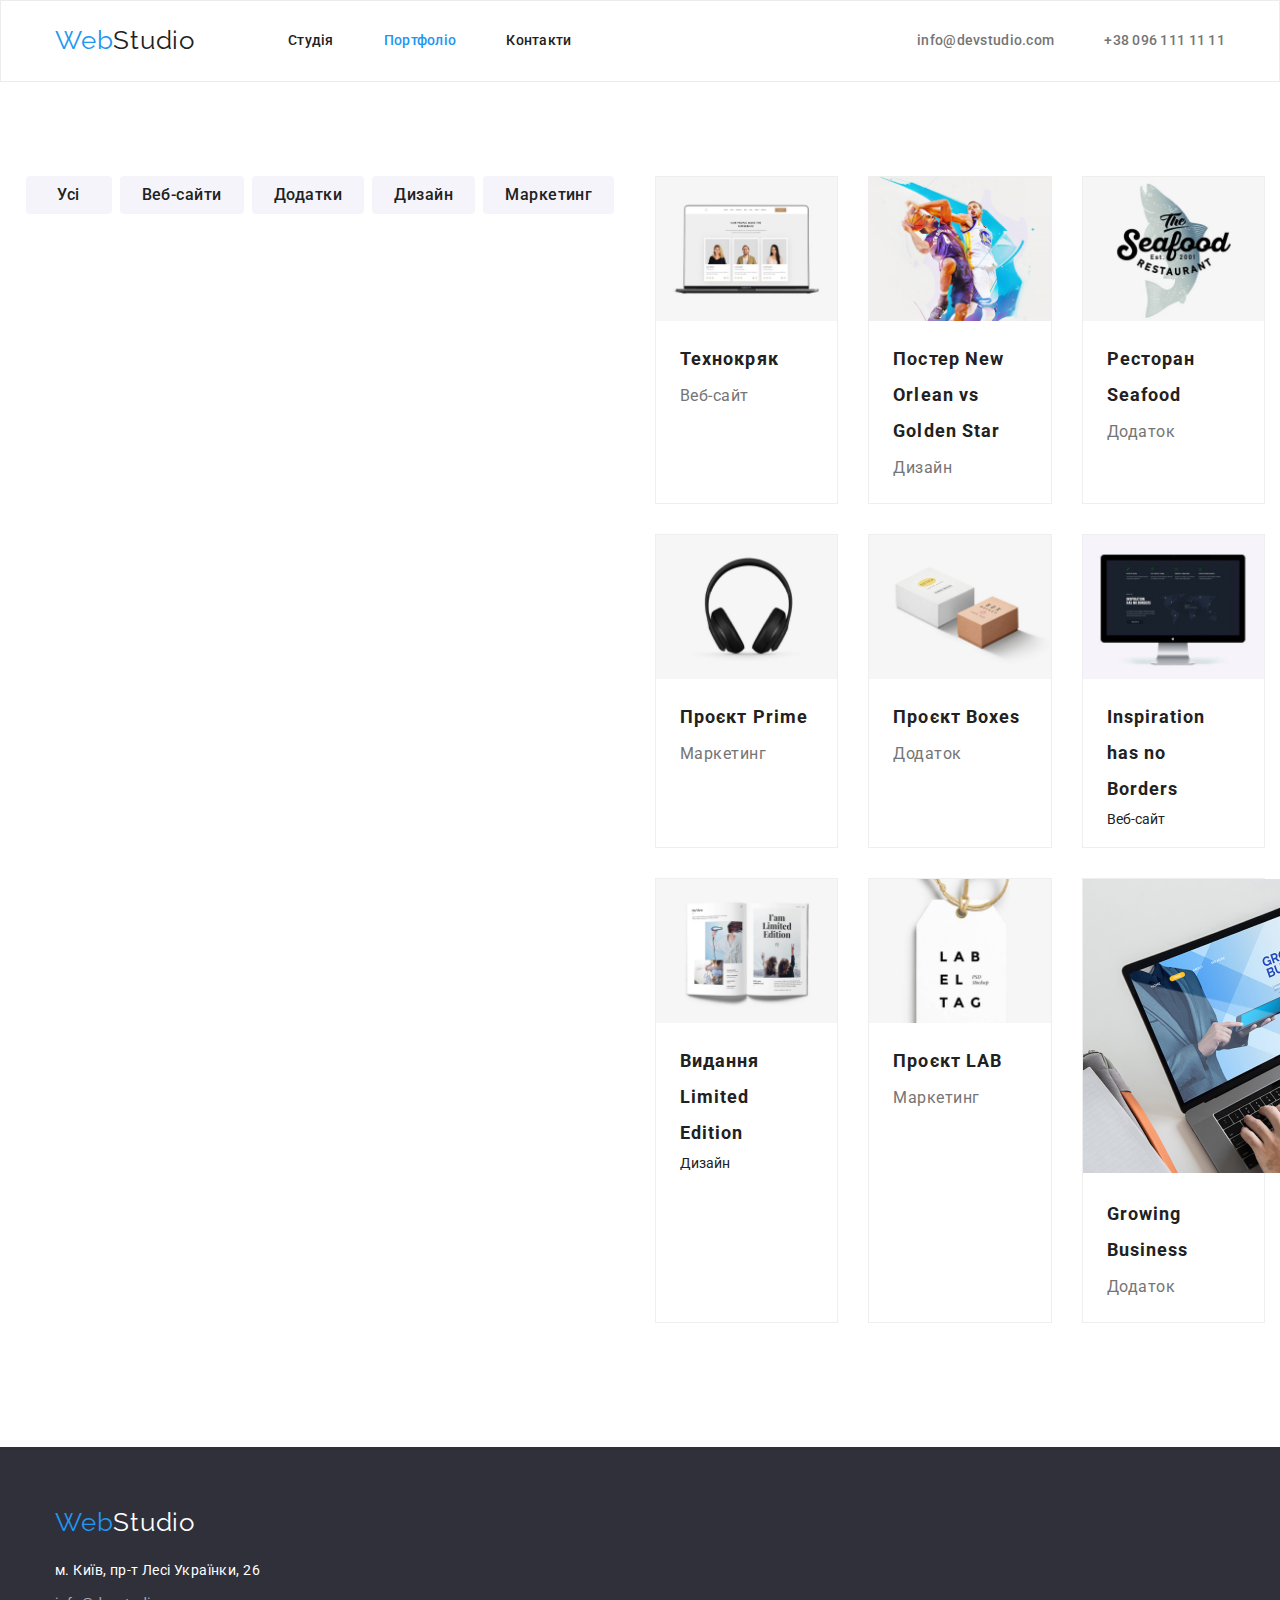
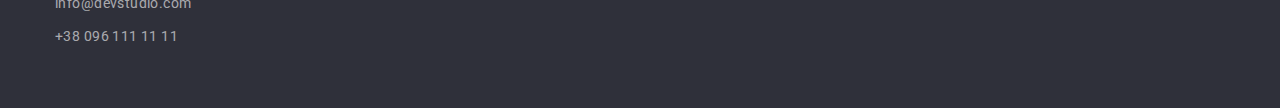
==== portfolio.html @ 0df706c9 "changes" ====
<!DOCTYPE html>
<html lang="en">
<head>
    <meta charset="UTF-8">
    <meta http-equiv="X-UA-Compatible" content="IE=edge">
    <meta name="viewport" content="width=device-width, initial-scale=1.0">
    <title>Portfolio</title>
    <link rel="preconnect" href="https://fonts.googleapis.com">
    <link rel="preconnect" href="https://fonts.gstatic.com" crossorigin>
    <link href="https://fonts.googleapis.com/css2?family=Raleway:wght@700&family=Roboto:wght@400;500;700;900&display=swap" rel="stylesheet">
    <link rel="stylesheet" href="https://cdnjs.cloudflare.com/ajax/libs/modern-normalize/0.6.0/modern-normalize.min.css">
    <link rel="stylesheet" href="./css/portfolio.css">
</head>
<body>
    <header class="header">
        <div class="container header-navigation">
            <nav class="header-navigation"> 
            <a class="logo-link link" href="/studio.html">Web<span class="logo-header">Studio</span></a>
                <ul class="header-list list">
                    <li><a class="nav-link link" href="./index.html">Студія</a></li>
                    <li><a class="nav-link link current" href="./portfolio.html">Портфоліо</a></li>
                    <li><a class="nav-link link" href="">Контакти</a></li>
                </ul>
            </nav>
            <ul class="header-nav list">
                <li><a class="link-mail link" href="mailto:info@devstudio.com">info@devstudio.com</a></li>
                <li><a class="link-logo-tel link" href="tel:+380961111111">+38 096 111 11 11</a></li>
            </ul>
        </div>
    </header>
    <main>
        <section class="section">
           <div class="section-wrap">
                <div class="container">
                    <ul class="list container-items">
                            <li><button class="button">
                            <h1 class="btn-items">Усі</h1>    
                            </li>
                            <li><button class="button">
                            <h1 class="btn-items">Веб-сайти</h1>
                            </li>
                            <li><button class="button">
                            <h1 class="btn-items">Додатки</h1>
                            </li>
                            <li><button class="button">
                            <h1 class="btn-items">Дизайн</h1>
                            </li>
                            <li><button class="button">
                            <h1 class="btn-items">Маркетинг</h1>
                            </li>
                    </ul>
                </div>
    
                <div class="project-wrap container">
                    <ul class="container-title">
                    <li class="list item-border">
                        <img class="project-item" src="./images/portfolio2.jpg" alt="items" width="370px;">
                        <div class="project-list">
                            <h3 class="project-title">Технокряк</h3>
                            <p class="project-text">Веб-сайт</p>
                        </div>
                    </li>
                    <li class="list item-border">
                        <img class="project-item" src="./images/portfolio3.jpg" alt="items" width="370px;">
                        <div class="project-list">
                            <h3 class="project-title">Постер New Orlean vs Golden Star</h3>
                            <p class="project-text">Дизайн</p>
                        </div>
                    </li>
                    <li class="list item-border">
                        <img class="project-item" src="./images/portfolio4.jpg" alt="items" width="370px;">
                        <div class="project-list">
                            <h3 class="project-title">Ресторан Seafood</h3>
                            <p class="project-text">Додаток</p>
                        </div>
                    </li>
                    <li class="list item-border">
                        <img class="project-item" src="./images/portfolio5.jpg" alt="items" width="370px;">
                        <div class="project-list">
                            <h3 class="project-title">Проєкт Prime</h3>
                            <p class="project-text">Маркетинг</p>
                        </div>
                    </li>
                    <li class="list item-border">
                        <img class="project-item" src="./images/portfolio6.jpg" alt="items" width="370px;">
                        <div class="project-list">
                            <h3 class="project-title">Проєкт Boxes</h3>
                            <p class="project-text">Додаток</p>
                            </div>
                    </li>
                    <li class="list item-border">
                        <img class="project-item" src="./images/portfolio7.jpg" alt="items" width="370px;">
                        <div class="project-list">
                            <h3 class="project-title">Inspiration has no Borders</h3>
                            <p class="about-items">Веб-сайт</p>
                        </div>
                    </li>
                    <li class="list item-border">
                        <img class="project-item" src="./images/portfolio8.jpg" alt="items" width="370px;">
                        <div class="project-list">
                            <h3 class="project-title">Видання Limited Edition</h3>
                            <p class="about-items">Дизайн</p>
                        </div>
                    </li>
                    <li class="list item-border">
                        <img class="project-item" src="./images/portfolio9.jpg" alt="items" width="370px;">
                        <div class="project-list">
                            <h3 class="project-title">Проєкт LAB</h3>
                            <p class="project-text">Маркетинг</p>
                        </div>
                    </li>
                    <li class="list item-border">
                        <img src="./images/portfolio10.jpg" alt="items" width="370px;">
                        <div class="project-list">
                            <h3 class="project-title">Growing Business</h3>
                            <p class="project-text">Додаток</p>
                        </div>
                    </li>
                </ul>
                </div>
           </div>
    </section>
        </main>
    <footer class="footer-container">
     
        <div class="container">
            <a class="logo-footer logo-link link" href="/index.html">Web<span class="logo-header-footer">Studio</span></a>
                    <ul class="footer-list">
                        <li class=" footer-item list">
                            <a class="footer-adress link" href="https://goo.gl/maps/UXusnvnkRGUJdk639">м. Київ, пр-т Лесі Українки, 26</a></li>
                        <li class="list">
                            <a class="footer-mail link" href="mailto:info@devstudio.com:">info@devstudio.com</a></li>
                        <li class="list">
                            <a class="footer-tel link" href="tel:+380961111111">+38 096 111 11 11</a></li>
                    </ul>
        </div>
           
</footer>       
</body>
</html>
---- css/portfolio.css ----
body {
    font-family: 'Roboto', sans-serif;
    font-size: 14px;
    color: #212121;
    background-color: #FFFFFF;
}

:root {
    --main-title-color: #212121;
    --secondary-title-color: #FFFFFF;
    --main-btn-color: #2196F3;
    --about-text-color: #757575;
}

.list {
    list-style: none;
}

.link {
    text-decoration: none;
}

p,
h1,
h2,
h3,
h4,
h5,
h6 {
    margin: 0;
}

ul,
ol {
    margin: 0;
    padding-left: 0;
}

.container {
    width: 1200px;
    padding-left: 15px;
    padding-right: 15px;
    margin: 0 auto;
}

.section {
    padding-top: 94px;
    padding-bottom: 94px;
}

.main-navigation {
    margin-left: 93px;
    display: flex;
    align-items: center;
}

.header-navigation {
    display: flex;
    align-items: center;
}
.header {
    padding-top: 24px;
    padding-bottom: 25px;
    border: 1px solid #ECECEC;
}

.header-nav {
    margin-left: auto;
    gap: 50px;
    display: flex;
}

.header-list {
    display: flex;
    align-items: center;
    gap: 50px;
    margin-left: 93px;
}

.header-list .nav-link.current {
    color: var(--main-btn-color);
}

.container-items {
    display: flex;
    justify-content:center;
    gap: 8px;
    margin-bottom: 50px;
}



.logo {
    margin-right: 93px;
}

.logo-link {
    font-family: 'Raleway';
    font-size: 26px;
    line-height: calc(31 / 26);
    letter-spacing: 0.03em;
    color: var(--main-btn-color);
    }

    .logo-header {
        font-family: 'Raleway';
        font-size: 26px;
        line-height: calc(31 / 26);
        letter-spacing: 0.03em;
        color: var(--main-title-color);
        }
        
        .logo-header-footer {
            font-family: 'Raleway';
            font-size: 26px;
            line-height: calc(31 / 26);
            letter-spacing: 0.03em;   
        color: var(--secondary-title-color);
        }
        
        .logo-studio {
        font-weight: 700;
        font-size: 26px;
        line-height: calc(31 / 26);
        letter-spacing: 0.03em;
        
        color: var(--secondary-title-color);
        }
        
        .nav-link,
        .link-logo-tel {
            font-weight: 500;
            line-height: 1.14;
            letter-spacing: 0.02em;
            color: var(--main-title-color);
        }

        .header-nav {
            margin-left: auto;
            display: flex;
            align-items: center;
            gap: 50px;
        }
        

        .link-mail, .link-logo-tel {
            font-weight: 500;
            line-height: calc(16 / 14);
            letter-spacing: 0.02em;
            color: var(--about-text-color);
        }

        .btn-items {
            font-weight: 500;
            font-size: 16px;
            line-height: 26px;
            text-align: center;
            letter-spacing: 0.03em;
            color: var(--main-title-color);
        }
        .button {
        cursor: pointer;
        padding: 6px 22px;
        font-weight: 500;
        font-size: 16px;
        line-height: calc(26 / 16);
        text-align: center;
        letter-spacing: 0.03em;
        border: none;
        height: 38px;
        min-width: 86px;
        color: var(--main-title-color);
        background-color: #F5F4FA;
        border-radius: 4px;
        }

        .section-wrap {
            display: flex;
            margin: auto;
        }
        .container-items .button:hover {
            background-color: var(--main-btn-color);
        }

        .btn-items .btn:hover {
            color: var(--secondary-title-color);
        }

        .visually-hidden {
            position:absolute;
            width: 1px;
            height: 1px;
            margin: -1px;
            border: 0;
            padding: 0;
            clip: rect(0 0 0 0);
            overflow: hidden;
        }

        .button:hover, .button:focus {
            background-color: var(--main-btn-color); 
            color: var(--secondary-title-color); 
            box-shadow: 0px 3px 1px rgba(0, 0, 0, 0.1), 0px 1px 2px rgba(0, 0, 0, 0.08), 0px 2px 2px rgba(0, 0, 0, 0.12);
        }
        .nav-link:hover, .nav-link:focus {
            color: var(--main-btn-color);
        }
        .link-logo-tel:hover, .link-logo-tel:focus {
            color: var(--main-btn-color)
        }
        .link-mail:hover, .link-mail:focus {
            color: var(--main-btn-color);
        }
        .footer-adress:hover, .footer-adress:focus {
            color: var(--main-btn-color)
        }
        .footer-tel:hover, .footer-tel:focus {
            color: var(--main-btn-color)
        }
        .footer-mail:hover, .footer-mail:focus {
            color: var(--main-btn-color)
        }

        .footer {
            background-color: var(--main-title-color);
        }
        .logo-footer {
            margin-bottom: 20px;
        }
        .main-section {
            background-color: #F5F5F5;
        }
         .selection-btn {
            background-color: #F5F4FA;
         }

         .nav-section {
            color: var(--main-title-color);
         }

         .container-title {
            display: flex;
            flex-wrap: wrap;
            
            margin-bottom: 30px;
            gap: 30px;
         }
         
         .project-list {
            padding: 20px 24px;
         }
         .project-wrap:nth-child(3) {
            gap: 0;
         }
        
         .item-border {
            border: 1px solid #EEEEEE;
            width: calc((100% - 60px) / 3);
         }

         .project-item {
            display: block;
            max-width: 100%;
            height: auto;
         }

         .project-title {
            font-weight: 700;
            font-size: 18px;
            line-height: calc(36 / 18);
            letter-spacing: 0.06em;
            color: var(--main-title-color);
            margin-bottom: 4px;
         }
         .footer-container {
            background-color: #2F303A;
            padding-top: 60px;
            padding-bottom: 60px; 
         }
        
         .project-text {
            font-size: 16px;
            line-height: calc(30 / 16);
            letter-spacing: 0.03em;
            color: var(--about-text-color);
            margin-top: 4px;
         }
         .logo-footer {
            display: block;
            margin-bottom: 20px;
         }
         .footer-adress {
            line-height: 24px;
            letter-spacing: 0.03em;
            color: var(--secondary-title-color);
         }

         .footer-list {
            display: flex;
            flex-direction: column;
            gap: 9px;
        }
         .footer-mail, .footer-tel {
            line-height: 24px;
            letter-spacing: 0.03em;
            color: rgba(255, 255, 255, 0.6);
         }
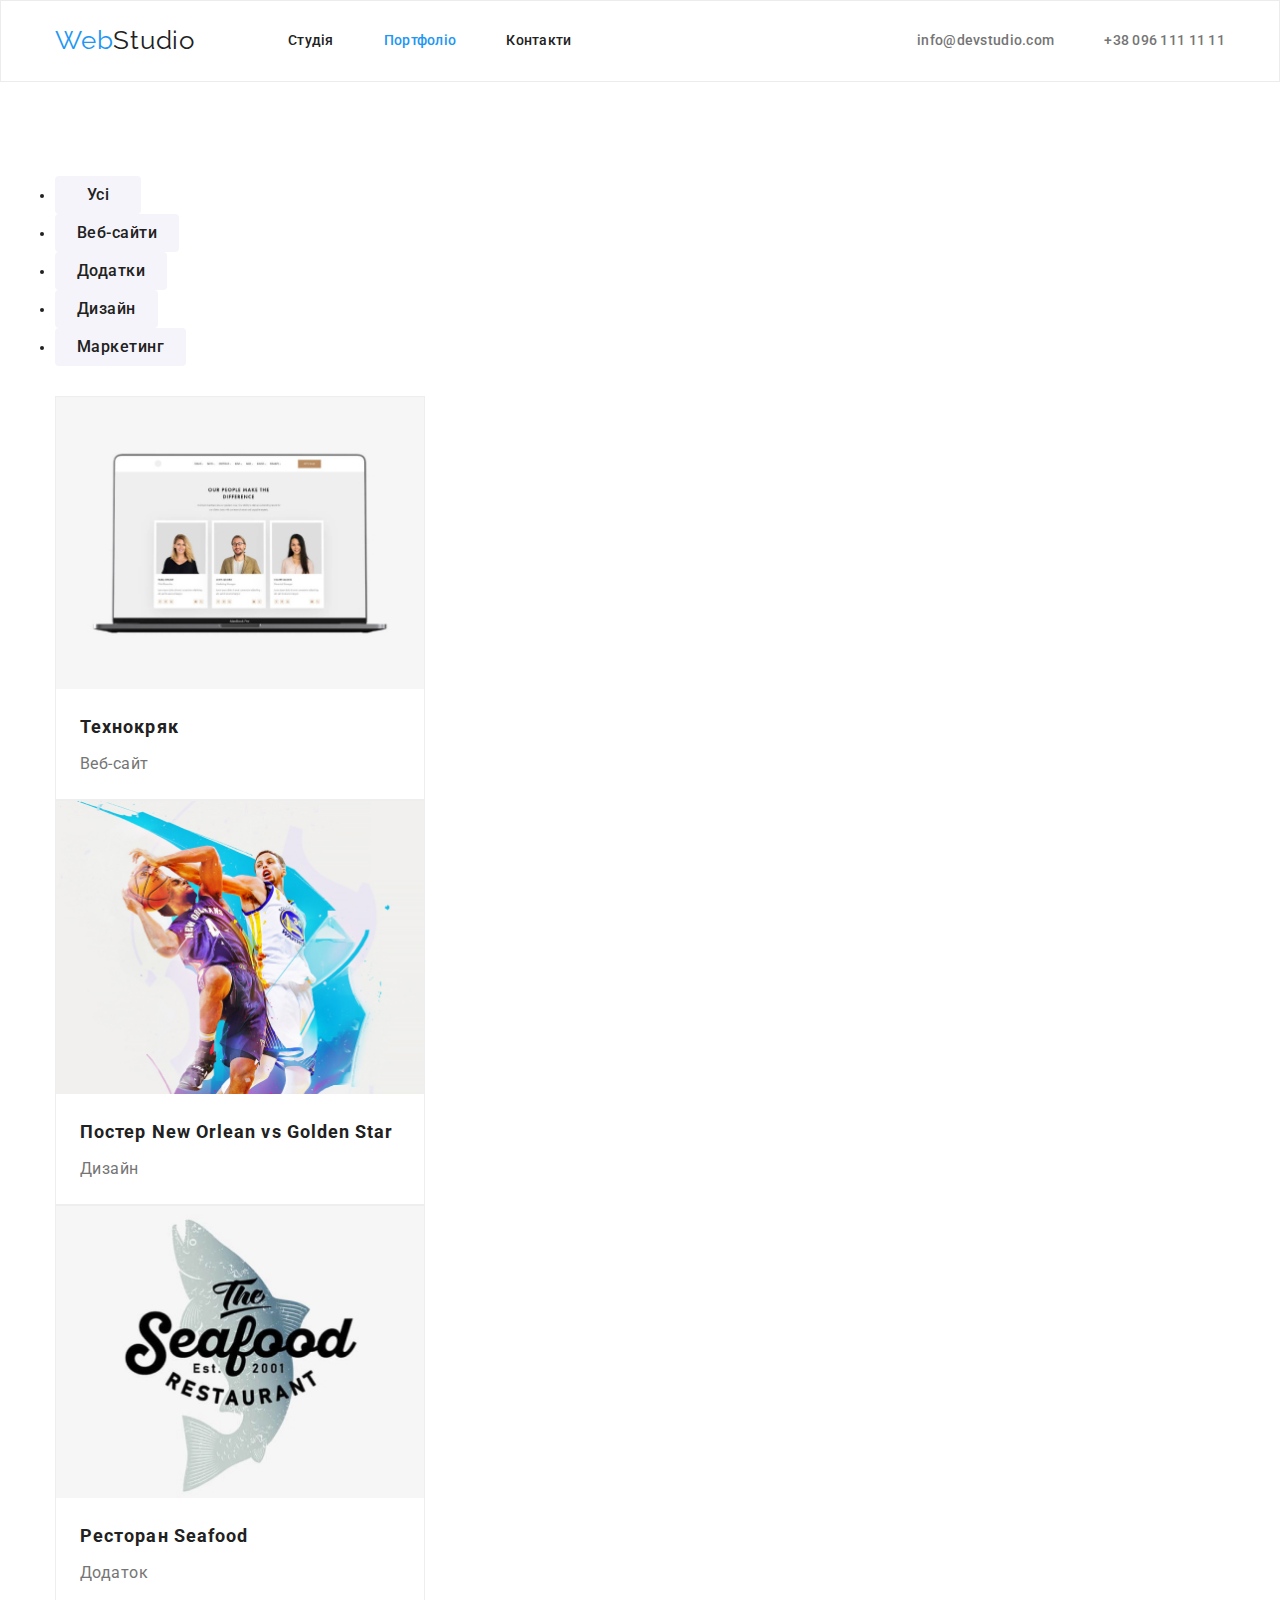
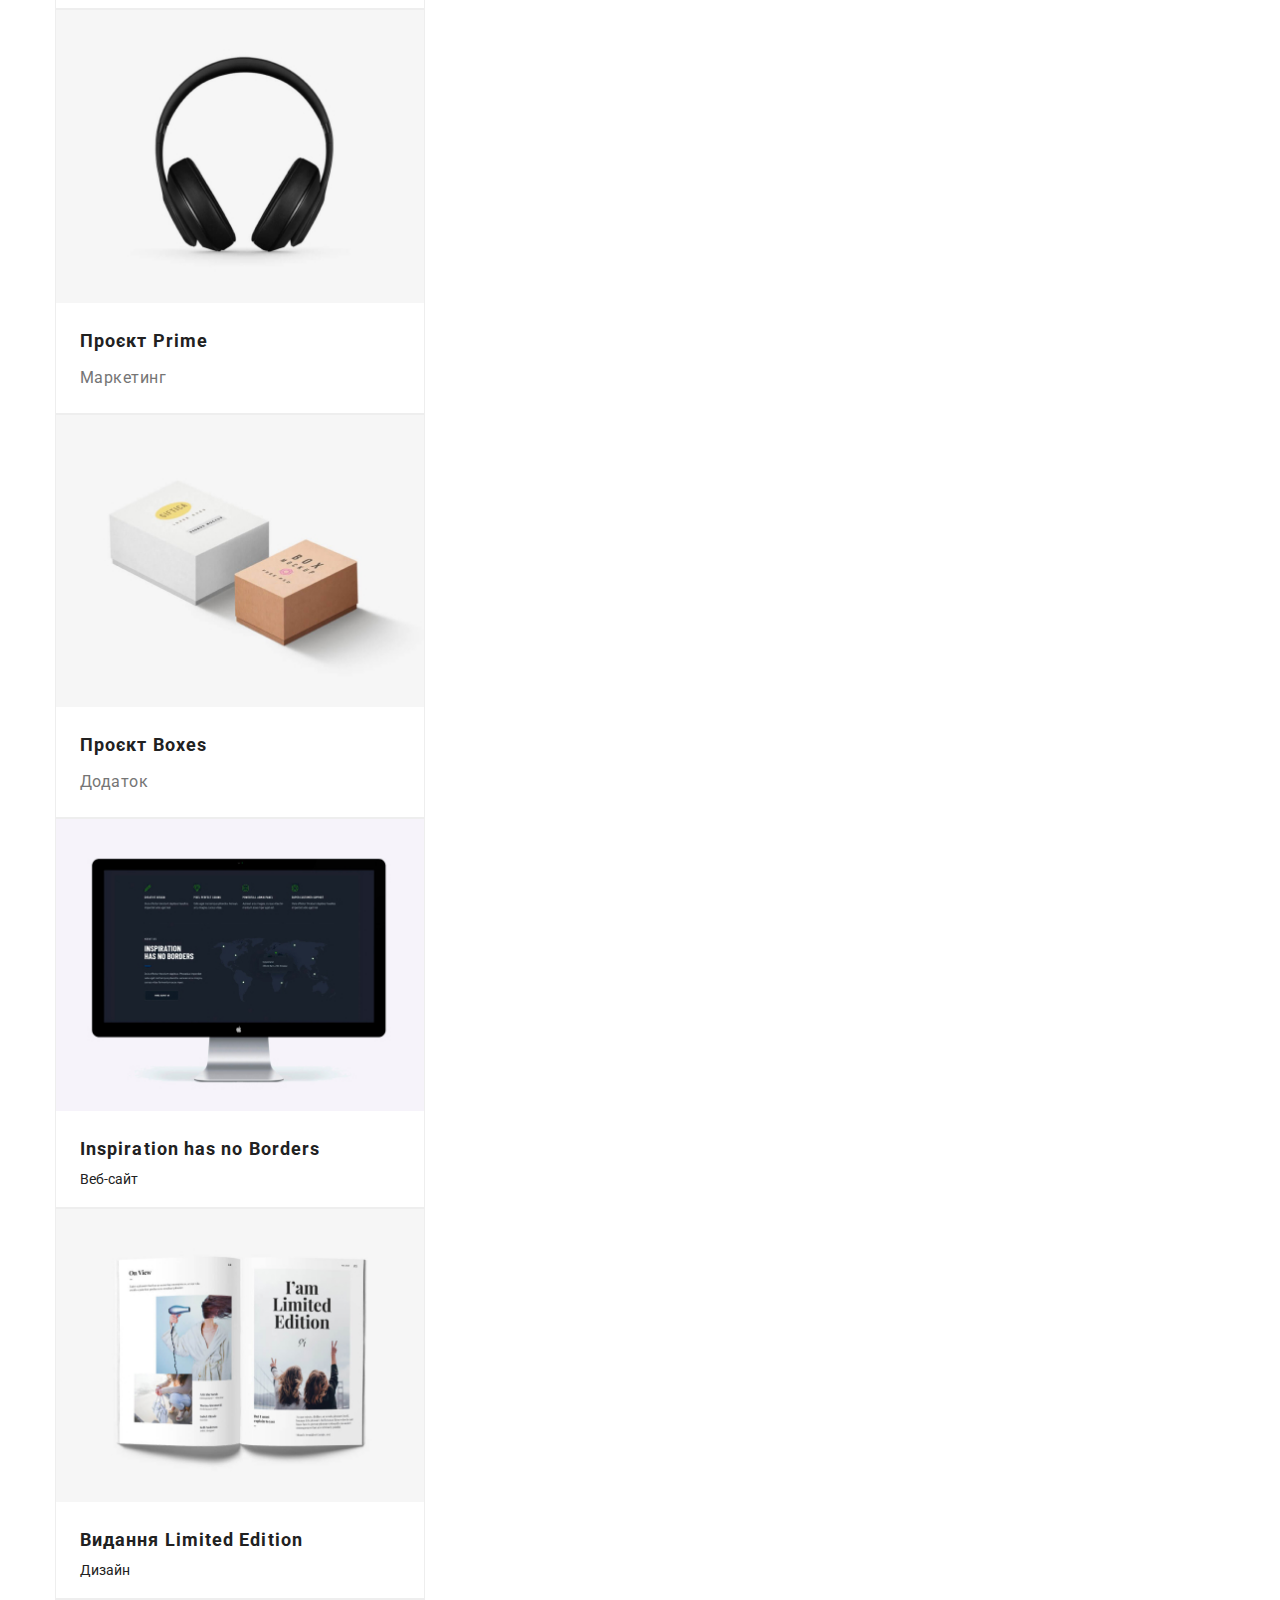
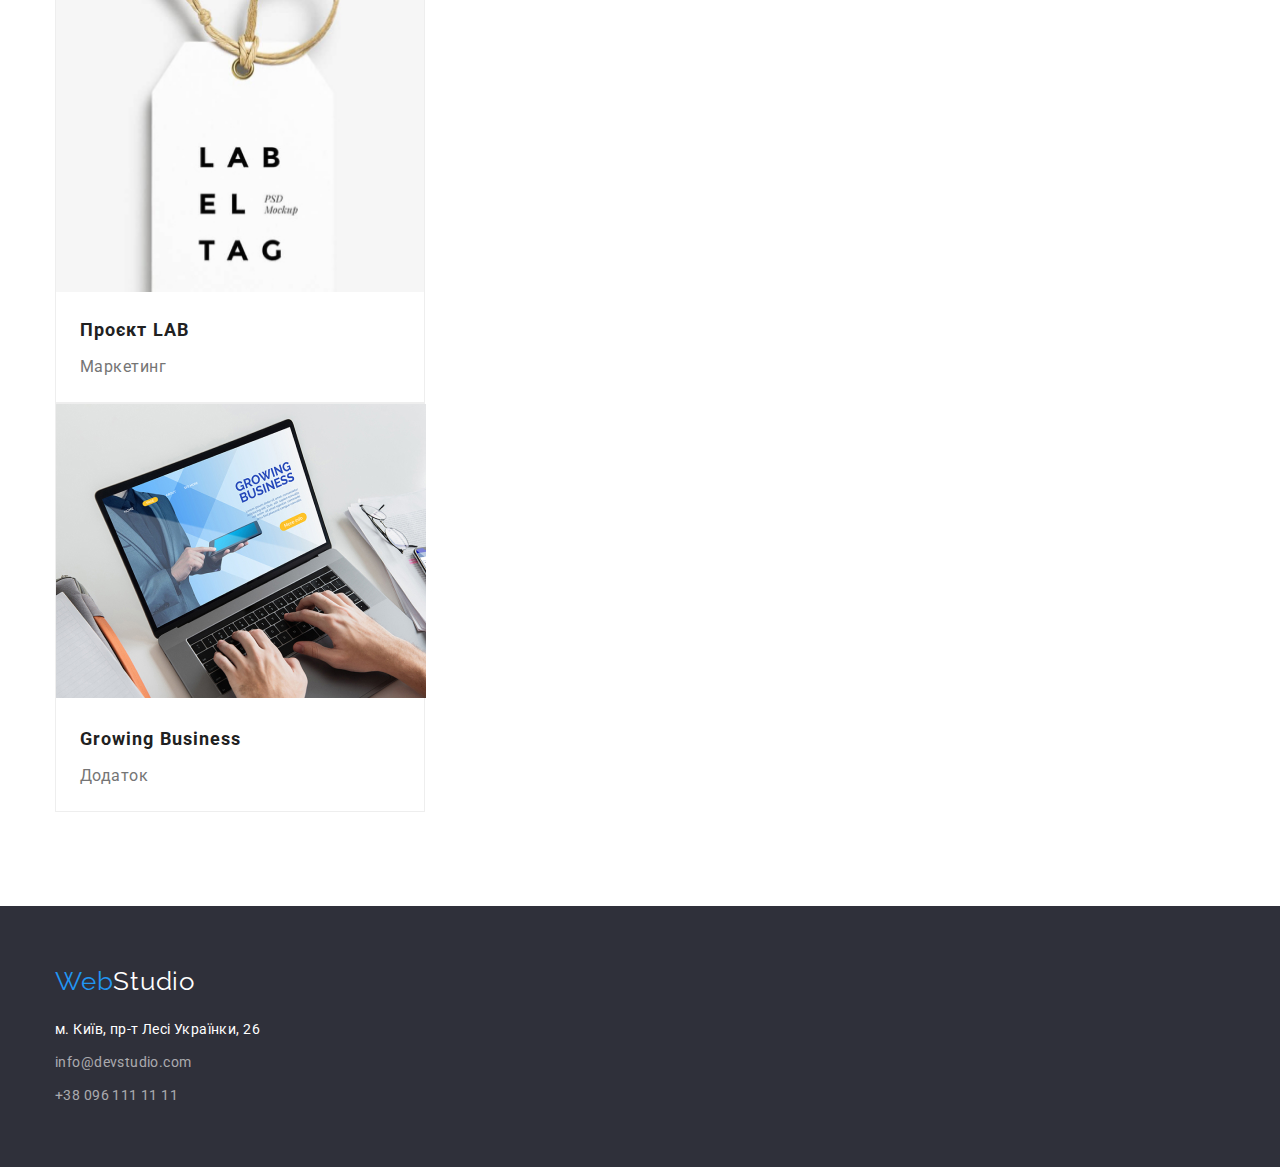
==== commit 49af7a19: "changes" ====
--- a/portfolio.html
+++ b/portfolio.html
@@ -30,9 +30,9 @@
     </header>
     <main>
         <section class="section">
-           <div class="section-wrap">
-                <div class="container">
-                    <ul class="list container-items">
+           <div class="container">
+                <div class="container-title">
+                    <ul class="">
                             <li><button class="button">
                             <h1 class="btn-items">Усі</h1>    
                             </li>
@@ -51,8 +51,8 @@
                     </ul>
                 </div>
     
-                <div class="project-wrap container">
-                    <ul class="container-title">
+                <div class="">
+                    <ul class="">
                     <li class="list item-border">
                         <img class="project-item" src="./images/portfolio2.jpg" alt="items" width="370px;">
                         <div class="project-list">
--- a/css/portfolio.css
+++ b/css/portfolio.css
@@ -186,17 +186,7 @@
             color: var(--secondary-title-color);
         }
 
-        .visually-hidden {
-            position:absolute;
-            width: 1px;
-            height: 1px;
-            margin: -1px;
-            border: 0;
-            padding: 0;
-            clip: rect(0 0 0 0);
-            overflow: hidden;
-        }
-
+        
         .button:hover, .button:focus {
             background-color: var(--main-btn-color); 
             color: var(--secondary-title-color); 
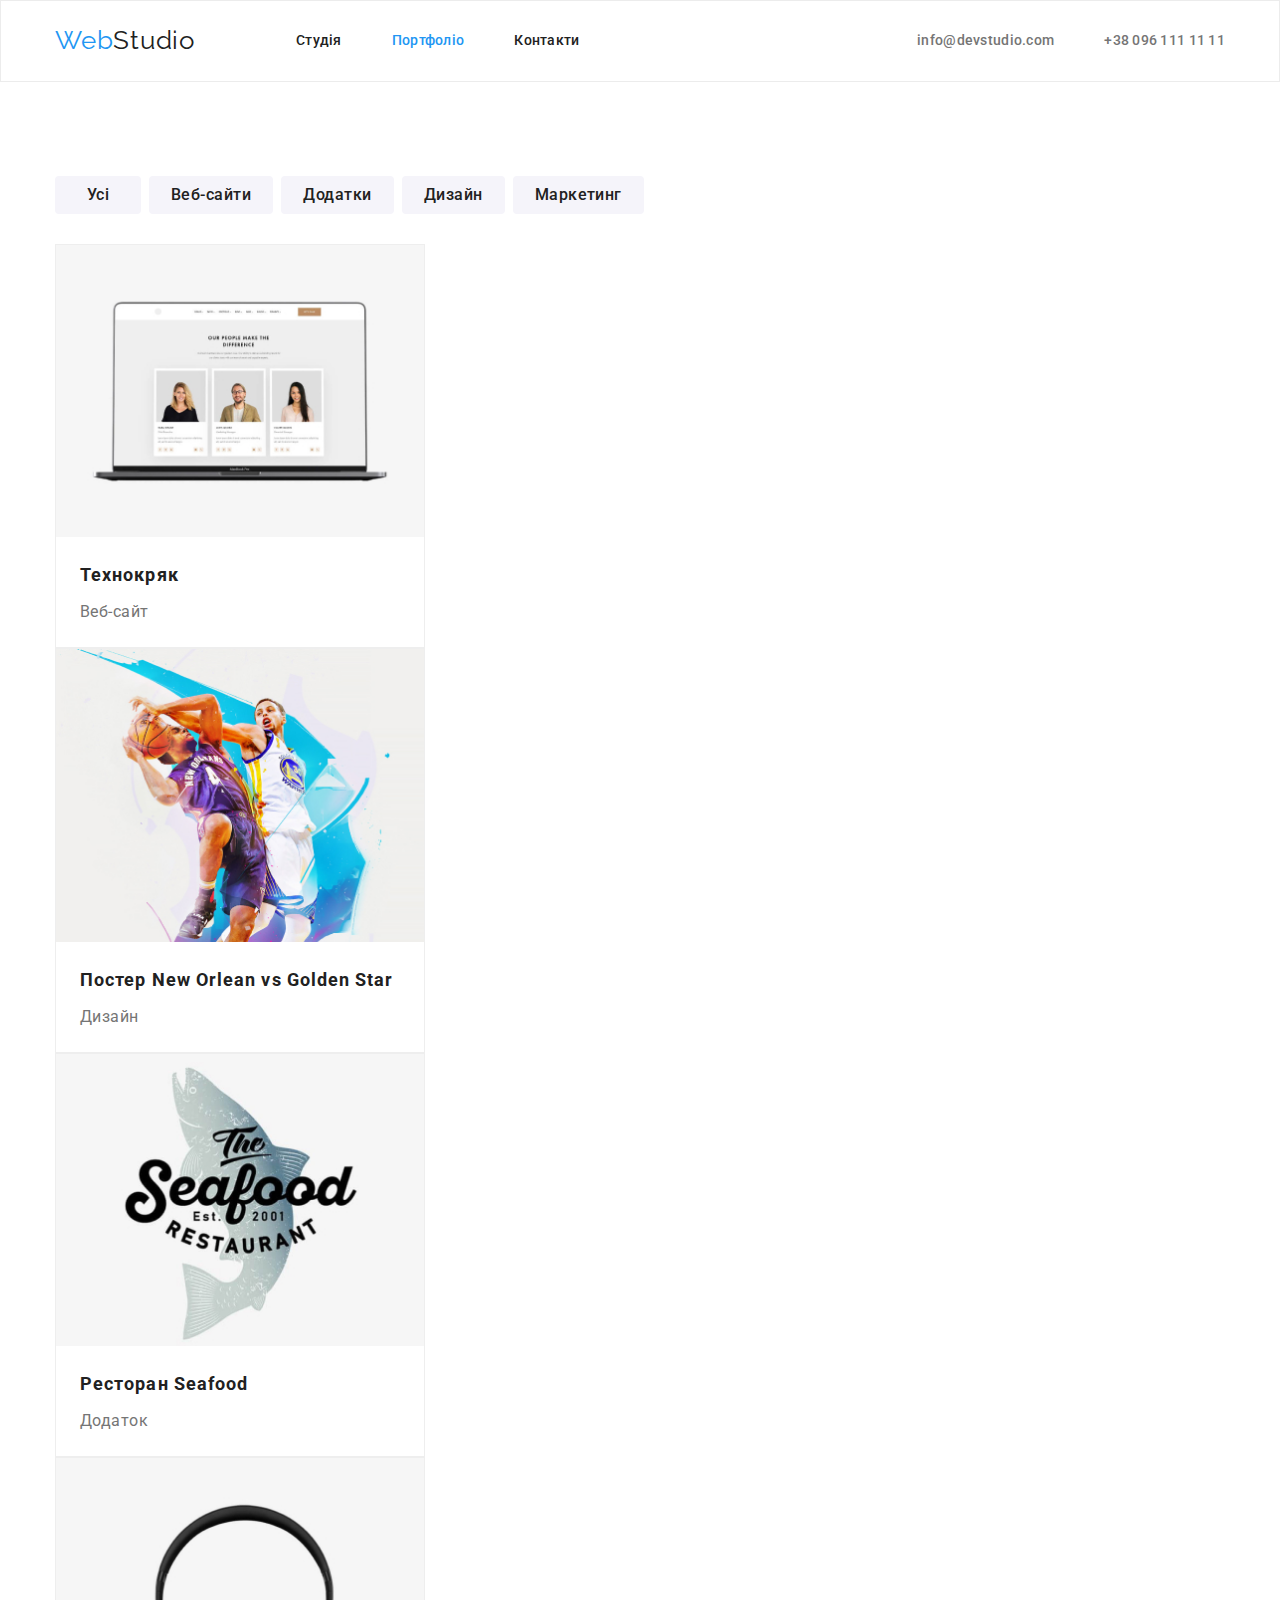
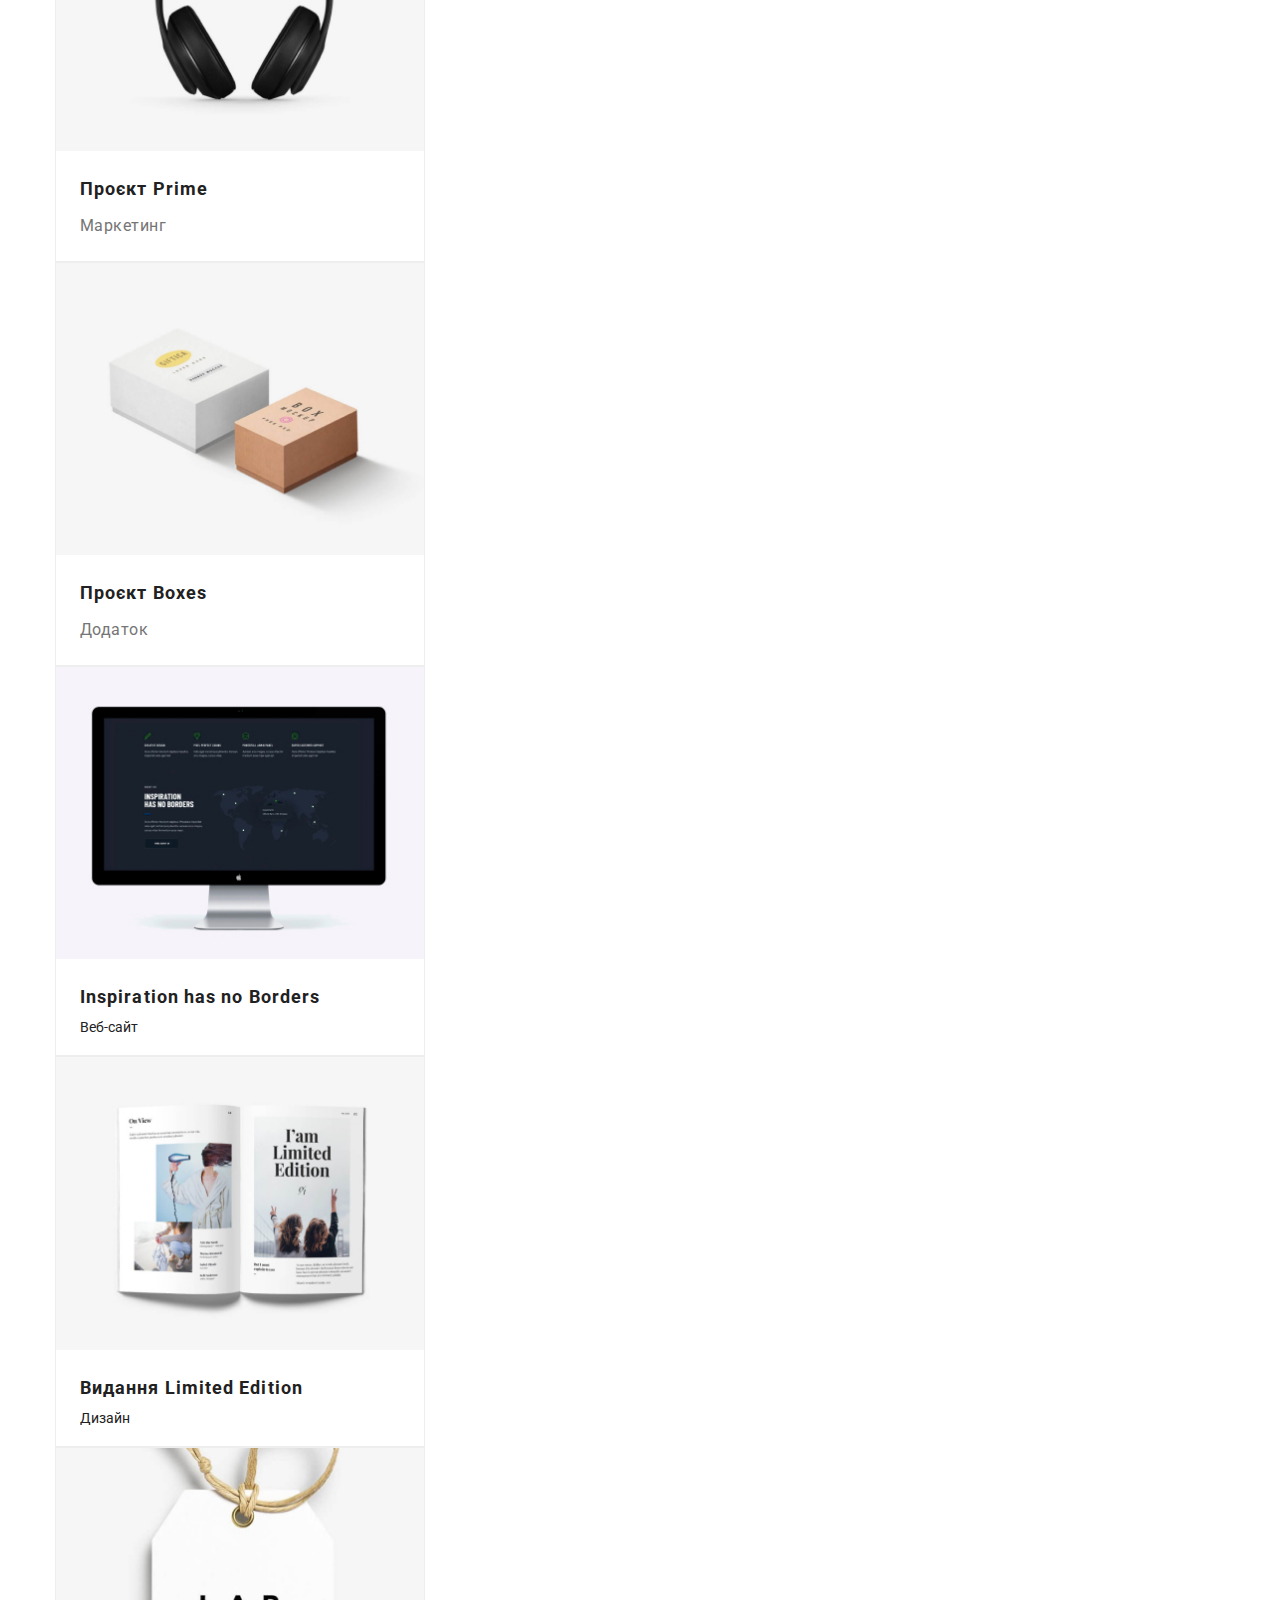
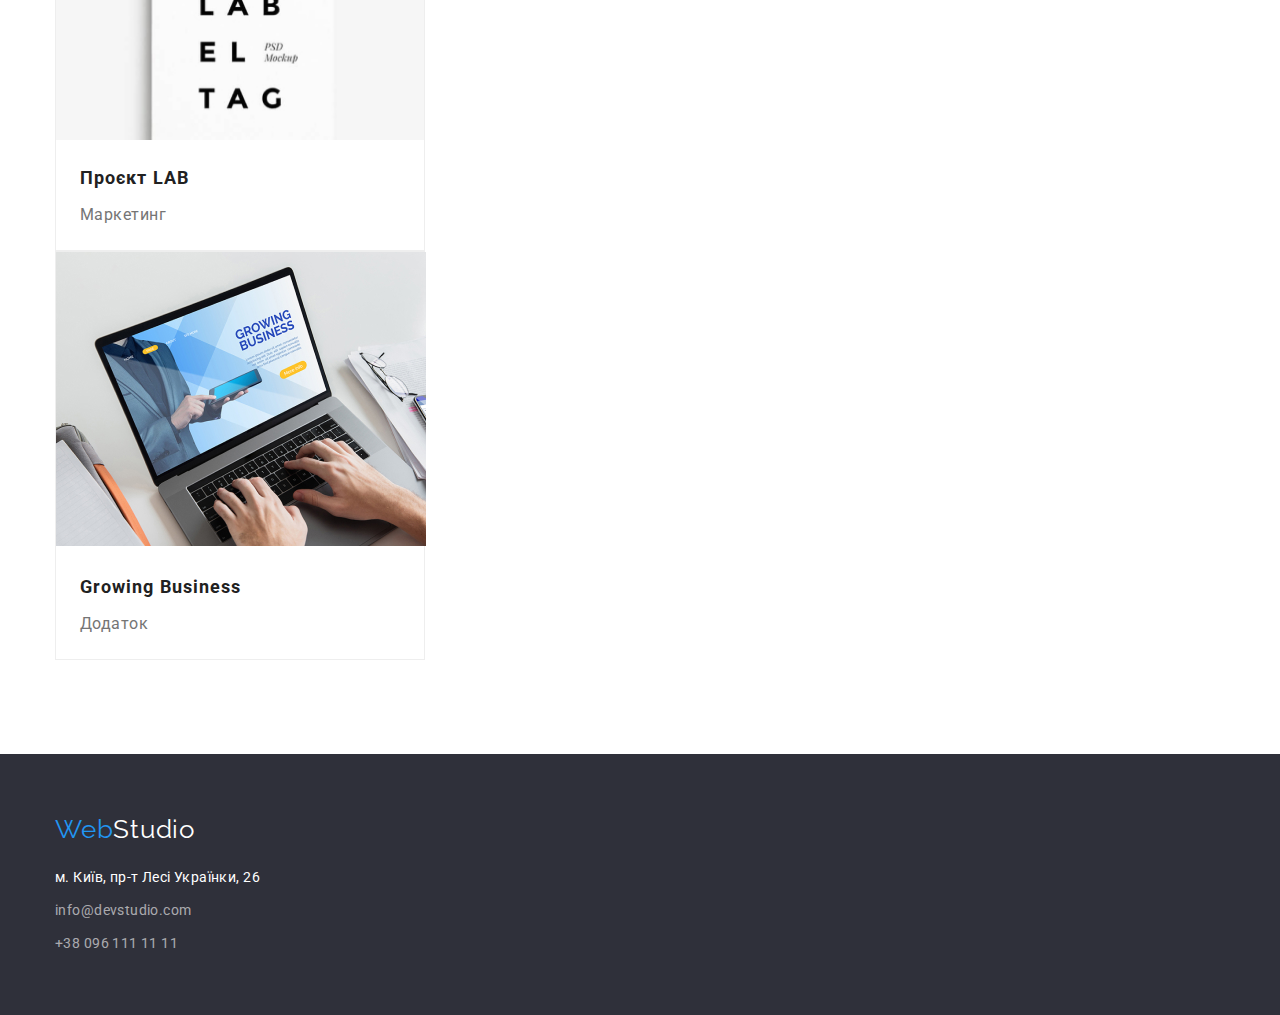
==== commit 409dcf12: "changes" ====
--- a/portfolio.html
+++ b/portfolio.html
@@ -32,7 +32,7 @@
         <section class="section">
            <div class="container">
                 <div class="container-title">
-                    <ul class="">
+                    <ul class="header-navigation list">
                             <li><button class="button">
                             <h1 class="btn-items">Усі</h1>    
                             </li>
--- a/css/portfolio.css
+++ b/css/portfolio.css
@@ -57,6 +57,7 @@
 .header-navigation {
     display: flex;
     align-items: center;
+    gap: 8px;
 }
 .header {
     padding-top: 24px;
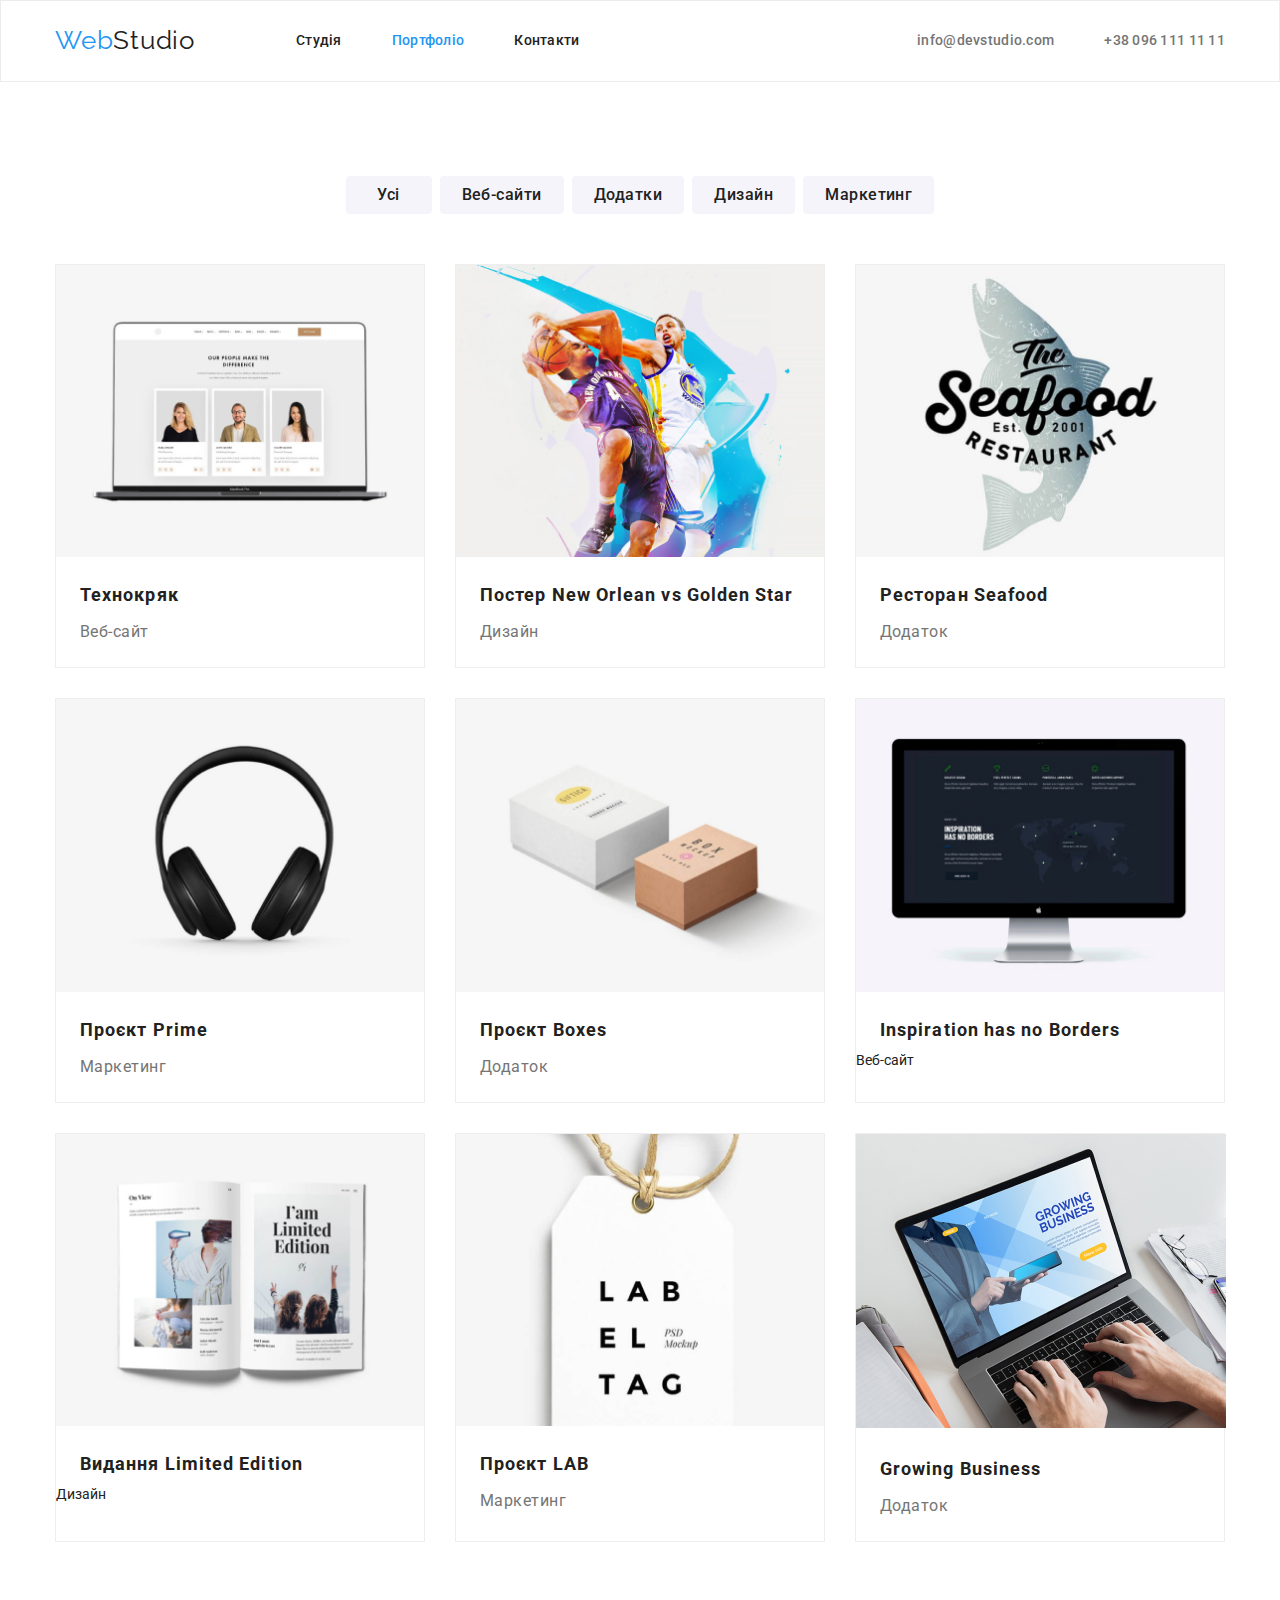
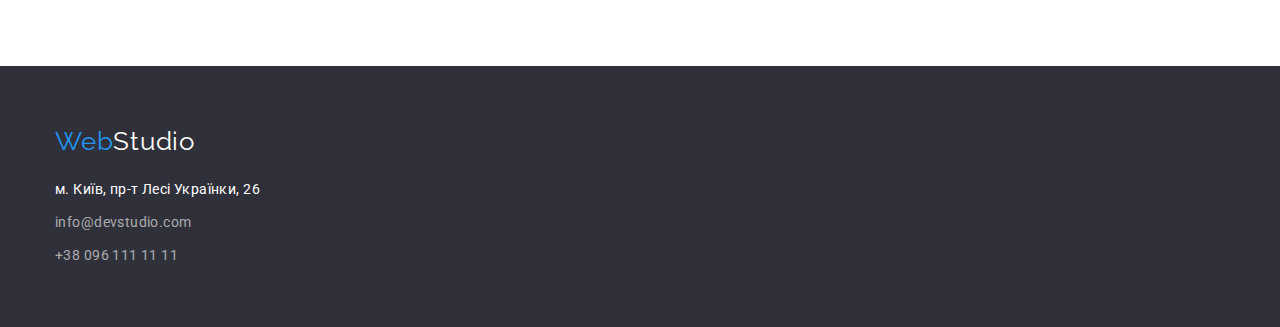
==== commit 9698eb4e: "changes" ====
--- a/portfolio.html
+++ b/portfolio.html
@@ -30,8 +30,7 @@
     </header>
     <main>
         <section class="section">
-           <div class="container">
-                <div class="container-title">
+           <div class="container container-title">
                     <ul class="header-navigation list">
                             <li><button class="button">
                             <h1 class="btn-items">Усі</h1>    
@@ -49,77 +48,73 @@
                             <h1 class="btn-items">Маркетинг</h1>
                             </li>
                     </ul>
-                </div>
-    
-                <div class="">
-                    <ul class="">
+                    <ul class="team-list">
                     <li class="list item-border">
                         <img class="project-item" src="./images/portfolio2.jpg" alt="items" width="370px;">
-                        <div class="project-list">
+                        
                             <h3 class="project-title">Технокряк</h3>
                             <p class="project-text">Веб-сайт</p>
-                        </div>
+                        
                     </li>
                     <li class="list item-border">
                         <img class="project-item" src="./images/portfolio3.jpg" alt="items" width="370px;">
-                        <div class="project-list">
+                       
                             <h3 class="project-title">Постер New Orlean vs Golden Star</h3>
                             <p class="project-text">Дизайн</p>
-                        </div>
+                       
                     </li>
                     <li class="list item-border">
                         <img class="project-item" src="./images/portfolio4.jpg" alt="items" width="370px;">
-                        <div class="project-list">
+                       
                             <h3 class="project-title">Ресторан Seafood</h3>
                             <p class="project-text">Додаток</p>
-                        </div>
+                        
                     </li>
                     <li class="list item-border">
                         <img class="project-item" src="./images/portfolio5.jpg" alt="items" width="370px;">
-                        <div class="project-list">
+                        
                             <h3 class="project-title">Проєкт Prime</h3>
                             <p class="project-text">Маркетинг</p>
-                        </div>
+                        
                     </li>
                     <li class="list item-border">
                         <img class="project-item" src="./images/portfolio6.jpg" alt="items" width="370px;">
-                        <div class="project-list">
+                       
                             <h3 class="project-title">Проєкт Boxes</h3>
                             <p class="project-text">Додаток</p>
-                            </div>
+                         
                     </li>
                     <li class="list item-border">
                         <img class="project-item" src="./images/portfolio7.jpg" alt="items" width="370px;">
-                        <div class="project-list">
+                        
                             <h3 class="project-title">Inspiration has no Borders</h3>
                             <p class="about-items">Веб-сайт</p>
-                        </div>
+                        
                     </li>
                     <li class="list item-border">
                         <img class="project-item" src="./images/portfolio8.jpg" alt="items" width="370px;">
-                        <div class="project-list">
+                        
                             <h3 class="project-title">Видання Limited Edition</h3>
                             <p class="about-items">Дизайн</p>
-                        </div>
+                       
                     </li>
                     <li class="list item-border">
                         <img class="project-item" src="./images/portfolio9.jpg" alt="items" width="370px;">
-                        <div class="project-list">
+                        
                             <h3 class="project-title">Проєкт LAB</h3>
                             <p class="project-text">Маркетинг</p>
-                        </div>
+                       
                     </li>
                     <li class="list item-border">
                         <img src="./images/portfolio10.jpg" alt="items" width="370px;">
-                        <div class="project-list">
+                        
                             <h3 class="project-title">Growing Business</h3>
                             <p class="project-text">Додаток</p>
-                        </div>
+                       
                     </li>
                 </ul>
                 </div>
-           </div>
-    </section>
+            </section>
         </main>
     <footer class="footer-container">
      
--- a/css/portfolio.css
+++ b/css/portfolio.css
@@ -48,15 +48,11 @@
     padding-bottom: 94px;
 }
 
-.main-navigation {
-    margin-left: 93px;
-    display: flex;
-    align-items: center;
-}
 
 .header-navigation {
     display: flex;
     align-items: center;
+    justify-content: center;
     gap: 8px;
 }
 .header {
@@ -88,8 +84,6 @@
     gap: 8px;
     margin-bottom: 50px;
 }
-
-
 
 .logo {
     margin-right: 93px;
@@ -175,22 +169,21 @@
         border-radius: 4px;
         }
 
-        .section-wrap {
+        .team-list {
             display: flex;
-            margin: auto;
-        }
-        .container-items .button:hover {
-            background-color: var(--main-btn-color);
-        }
-
-        .btn-items .btn:hover {
-            color: var(--secondary-title-color);
-        }
-
-        
+            flex-wrap: wrap;
+            justify-content: space-between;
+            margin-top: 50px;
+
+        }
+
+        .button .btn-items:hover {
+            background-color: var(--main-btn-color); 
+            fill: var(--secondary-title-color); 
+        }
         .button:hover, .button:focus {
             background-color: var(--main-btn-color); 
-            color: var(--secondary-title-color); 
+            fill: var(--secondary-title-color); 
             box-shadow: 0px 3px 1px rgba(0, 0, 0, 0.1), 0px 1px 2px rgba(0, 0, 0, 0.08), 0px 2px 2px rgba(0, 0, 0, 0.12);
         }
         .nav-link:hover, .nav-link:focus {
@@ -221,7 +214,7 @@
         .main-section {
             background-color: #F5F5F5;
         }
-         .selection-btn {
+        .selection-btn {
             background-color: #F5F4FA;
          }
 
@@ -230,13 +223,10 @@
          }
 
          .container-title {
-            display: flex;
-            flex-wrap: wrap;
-            
             margin-bottom: 30px;
-            gap: 30px;
          }
          
+    
          .project-list {
             padding: 20px 24px;
          }
@@ -247,6 +237,13 @@
          .item-border {
             border: 1px solid #EEEEEE;
             width: calc((100% - 60px) / 3);
+            padding-bottom: 20px;
+            margin-bottom: 30px;
+            
+         }
+
+         .item-border:nth-last-child(-n+3) {
+            margin-bottom: 0px;
          }
 
          .project-item {
@@ -262,6 +259,8 @@
             letter-spacing: 0.06em;
             color: var(--main-title-color);
             margin-bottom: 4px;
+            padding-top: 20px;
+            padding-left: 24px;
          }
          .footer-container {
             background-color: #2F303A;
@@ -275,6 +274,7 @@
             letter-spacing: 0.03em;
             color: var(--about-text-color);
             margin-top: 4px;
+            padding-left: 24px;
          }
          .logo-footer {
             display: block;
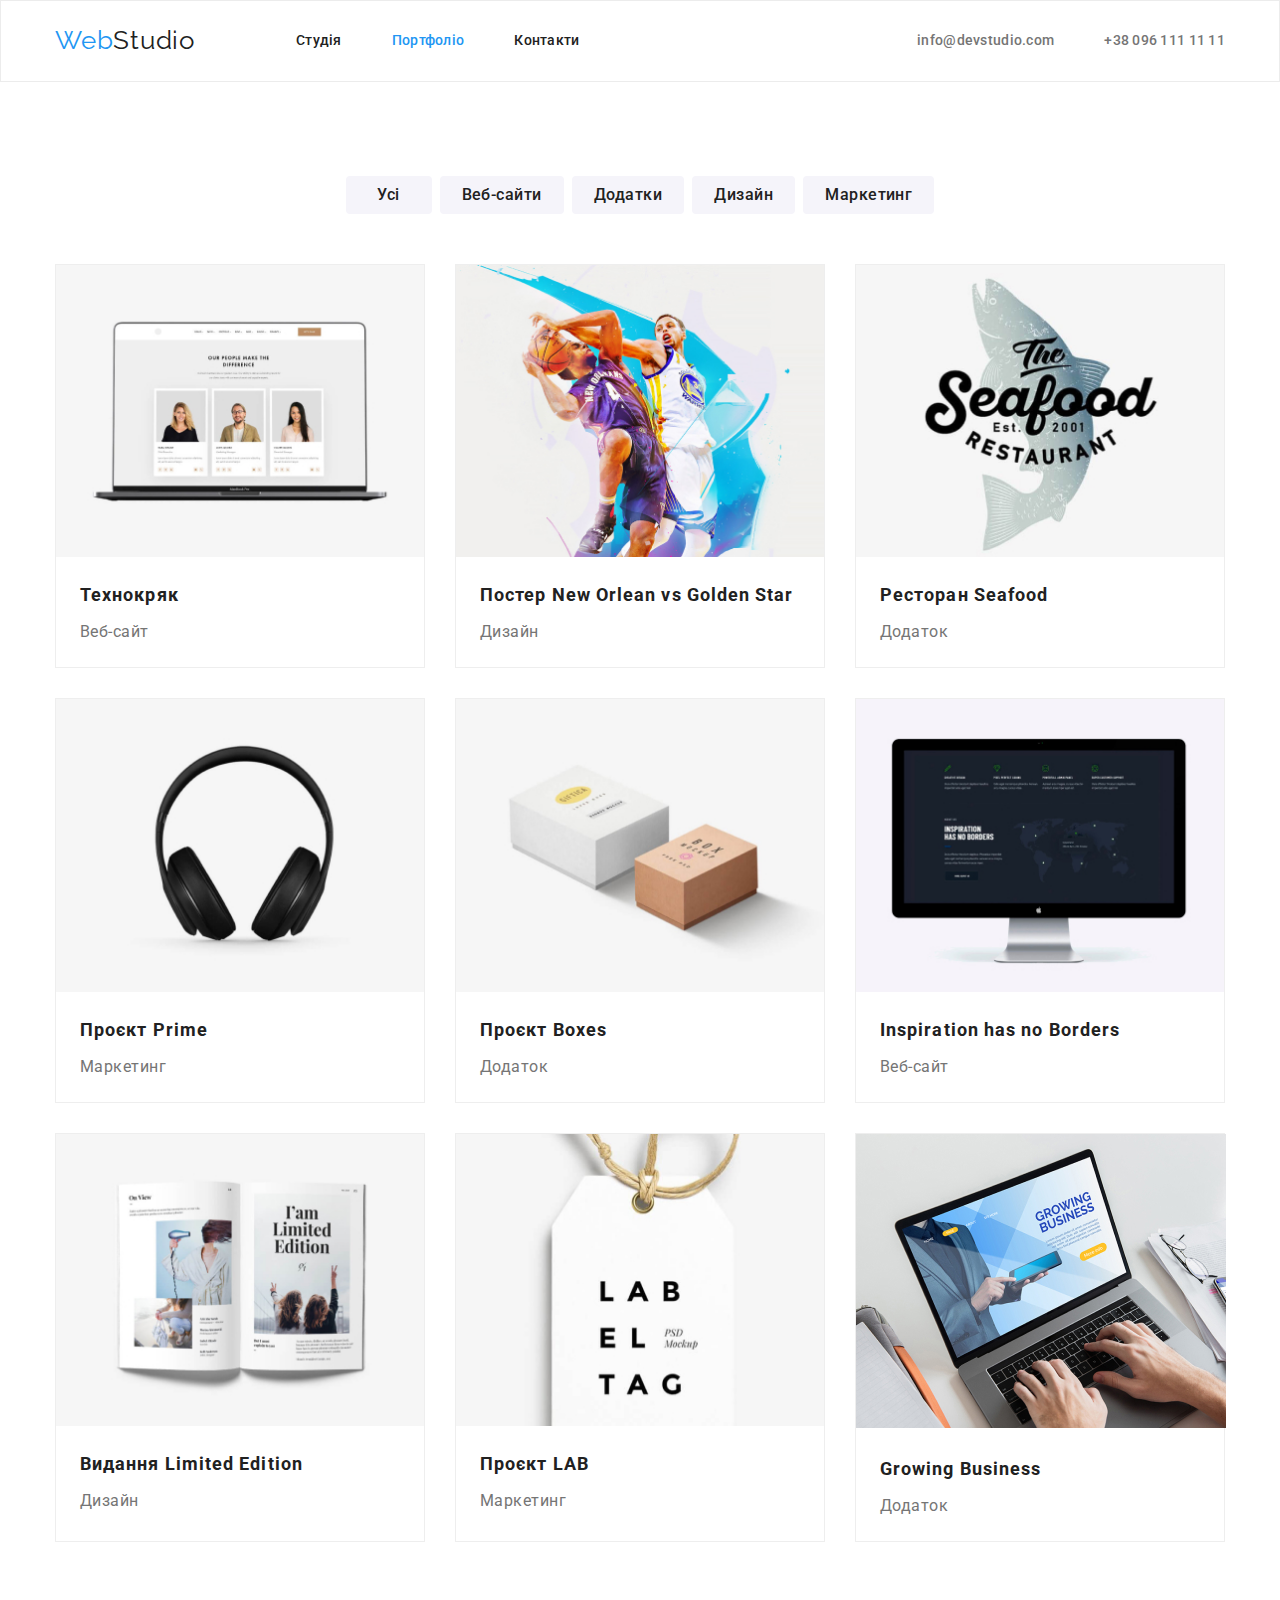
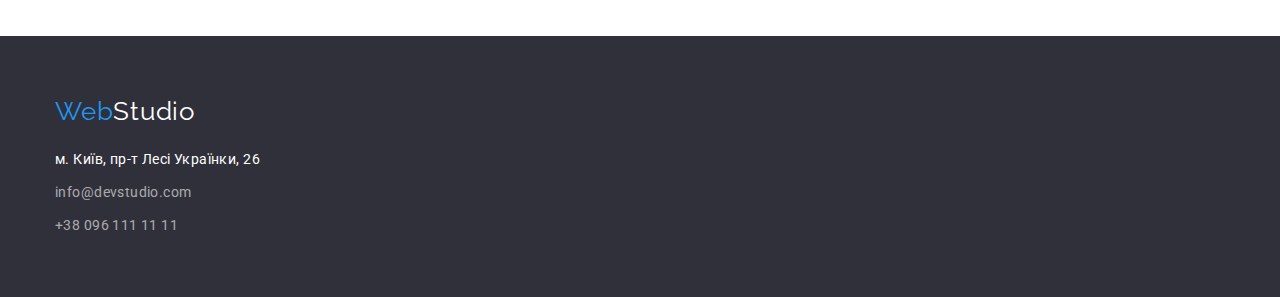
==== commit 20ff1d38: "changes" ====
--- a/portfolio.html
+++ b/portfolio.html
@@ -30,49 +30,45 @@
     </header>
     <main>
         <section class="section">
-           <div class="container container-title">
+            <h1 class="visually-hidden">Перелік послуг</h1>
+           <div class="container">
                     <ul class="header-navigation list">
-                            <li><button class="button">
-                            <h1 class="btn-items">Усі</h1>    
+                            <li class="btn-items">
+                                <button type="button" class="filter-button">Усі</button>
                             </li>
-                            <li><button class="button">
-                            <h1 class="btn-items">Веб-сайти</h1>
+                            <li class="btn-items">
+                                <button type="button" class="filter-button">Веб-сайти</button>
                             </li>
-                            <li><button class="button">
-                            <h1 class="btn-items">Додатки</h1>
+                            <li class="btn-items">
+                                <button type="button" class="filter-button">Додатки</button>
                             </li>
-                            <li><button class="button">
-                            <h1 class="btn-items">Дизайн</h1>
+                            <li class="btn-items">
+                                <button type="button" class="filter-button">Дизайн</button>
                             </li>
-                            <li><button class="button">
-                            <h1 class="btn-items">Маркетинг</h1>
+                            <li class="btn-items">
+                                <button type="button" class="filter-button">Маркетинг</button>
                             </li>
                     </ul>
                     <ul class="team-list">
                     <li class="list item-border">
                         <img class="project-item" src="./images/portfolio2.jpg" alt="items" width="370px;">
-                        
                             <h3 class="project-title">Технокряк</h3>
                             <p class="project-text">Веб-сайт</p>
-                        
                     </li>
                     <li class="list item-border">
                         <img class="project-item" src="./images/portfolio3.jpg" alt="items" width="370px;">
                        
                             <h3 class="project-title">Постер New Orlean vs Golden Star</h3>
                             <p class="project-text">Дизайн</p>
-                       
                     </li>
                     <li class="list item-border">
                         <img class="project-item" src="./images/portfolio4.jpg" alt="items" width="370px;">
                        
                             <h3 class="project-title">Ресторан Seafood</h3>
                             <p class="project-text">Додаток</p>
-                        
                     </li>
                     <li class="list item-border">
                         <img class="project-item" src="./images/portfolio5.jpg" alt="items" width="370px;">
-                        
                             <h3 class="project-title">Проєкт Prime</h3>
                             <p class="project-text">Маркетинг</p>
                         
@@ -88,14 +84,14 @@
                         <img class="project-item" src="./images/portfolio7.jpg" alt="items" width="370px;">
                         
                             <h3 class="project-title">Inspiration has no Borders</h3>
-                            <p class="about-items">Веб-сайт</p>
+                            <p class="project-text">Веб-сайт</p>
                         
                     </li>
                     <li class="list item-border">
                         <img class="project-item" src="./images/portfolio8.jpg" alt="items" width="370px;">
                         
                             <h3 class="project-title">Видання Limited Edition</h3>
-                            <p class="about-items">Дизайн</p>
+                            <p class="project-text">Дизайн</p>
                        
                     </li>
                     <li class="list item-border">
--- a/css/portfolio.css
+++ b/css/portfolio.css
@@ -54,6 +54,7 @@
     align-items: center;
     justify-content: center;
     gap: 8px;
+    color: var();
 }
 .header {
     padding-top: 24px;
@@ -152,8 +153,9 @@
             text-align: center;
             letter-spacing: 0.03em;
             color: var(--main-title-color);
-        }
-        .button {
+        
+        }
+        .filter-button {
         cursor: pointer;
         padding: 6px 22px;
         font-weight: 500;
@@ -174,18 +176,30 @@
             flex-wrap: wrap;
             justify-content: space-between;
             margin-top: 50px;
-
-        }
-
-        .button .btn-items:hover {
-            background-color: var(--main-btn-color); 
-            fill: var(--secondary-title-color); 
-        }
-        .button:hover, .button:focus {
-            background-color: var(--main-btn-color); 
-            fill: var(--secondary-title-color); 
+        }
+        .filter-button:focus, .filter-button:hover {
+            background-color: var(--main-btn-color);
+            color:var(--secondary-title-color);
             box-shadow: 0px 3px 1px rgba(0, 0, 0, 0.1), 0px 1px 2px rgba(0, 0, 0, 0.08), 0px 2px 2px rgba(0, 0, 0, 0.12);
         }
+        
+        .item-border:hover, .item-border:focus {
+            box-shadow: 0px 4px 4px rgba(0, 0, 0, 0.25);
+        }
+
+        .visually-hidden {
+            position: absolute;
+            width: 1px;
+            height: 1px;
+            margin: -1px;
+            border: 0;
+            padding: 0;
+            
+            white-space: nowrap;
+            clip-path: inset(100%);
+            clip: rect(0 0 0 0);
+            overflow: hidden;
+          }
         .nav-link:hover, .nav-link:focus {
             color: var(--main-btn-color);
         }
@@ -237,7 +251,6 @@
          .item-border {
             border: 1px solid #EEEEEE;
             width: calc((100% - 60px) / 3);
-            padding-bottom: 20px;
             margin-bottom: 30px;
             
          }
@@ -261,6 +274,7 @@
             margin-bottom: 4px;
             padding-top: 20px;
             padding-left: 24px;
+            padding-right: 24px;
          }
          .footer-container {
             background-color: #2F303A;
@@ -275,6 +289,8 @@
             color: var(--about-text-color);
             margin-top: 4px;
             padding-left: 24px;
+            padding-right: 24px;
+            padding-bottom: 20px;
          }
          .logo-footer {
             display: block;
